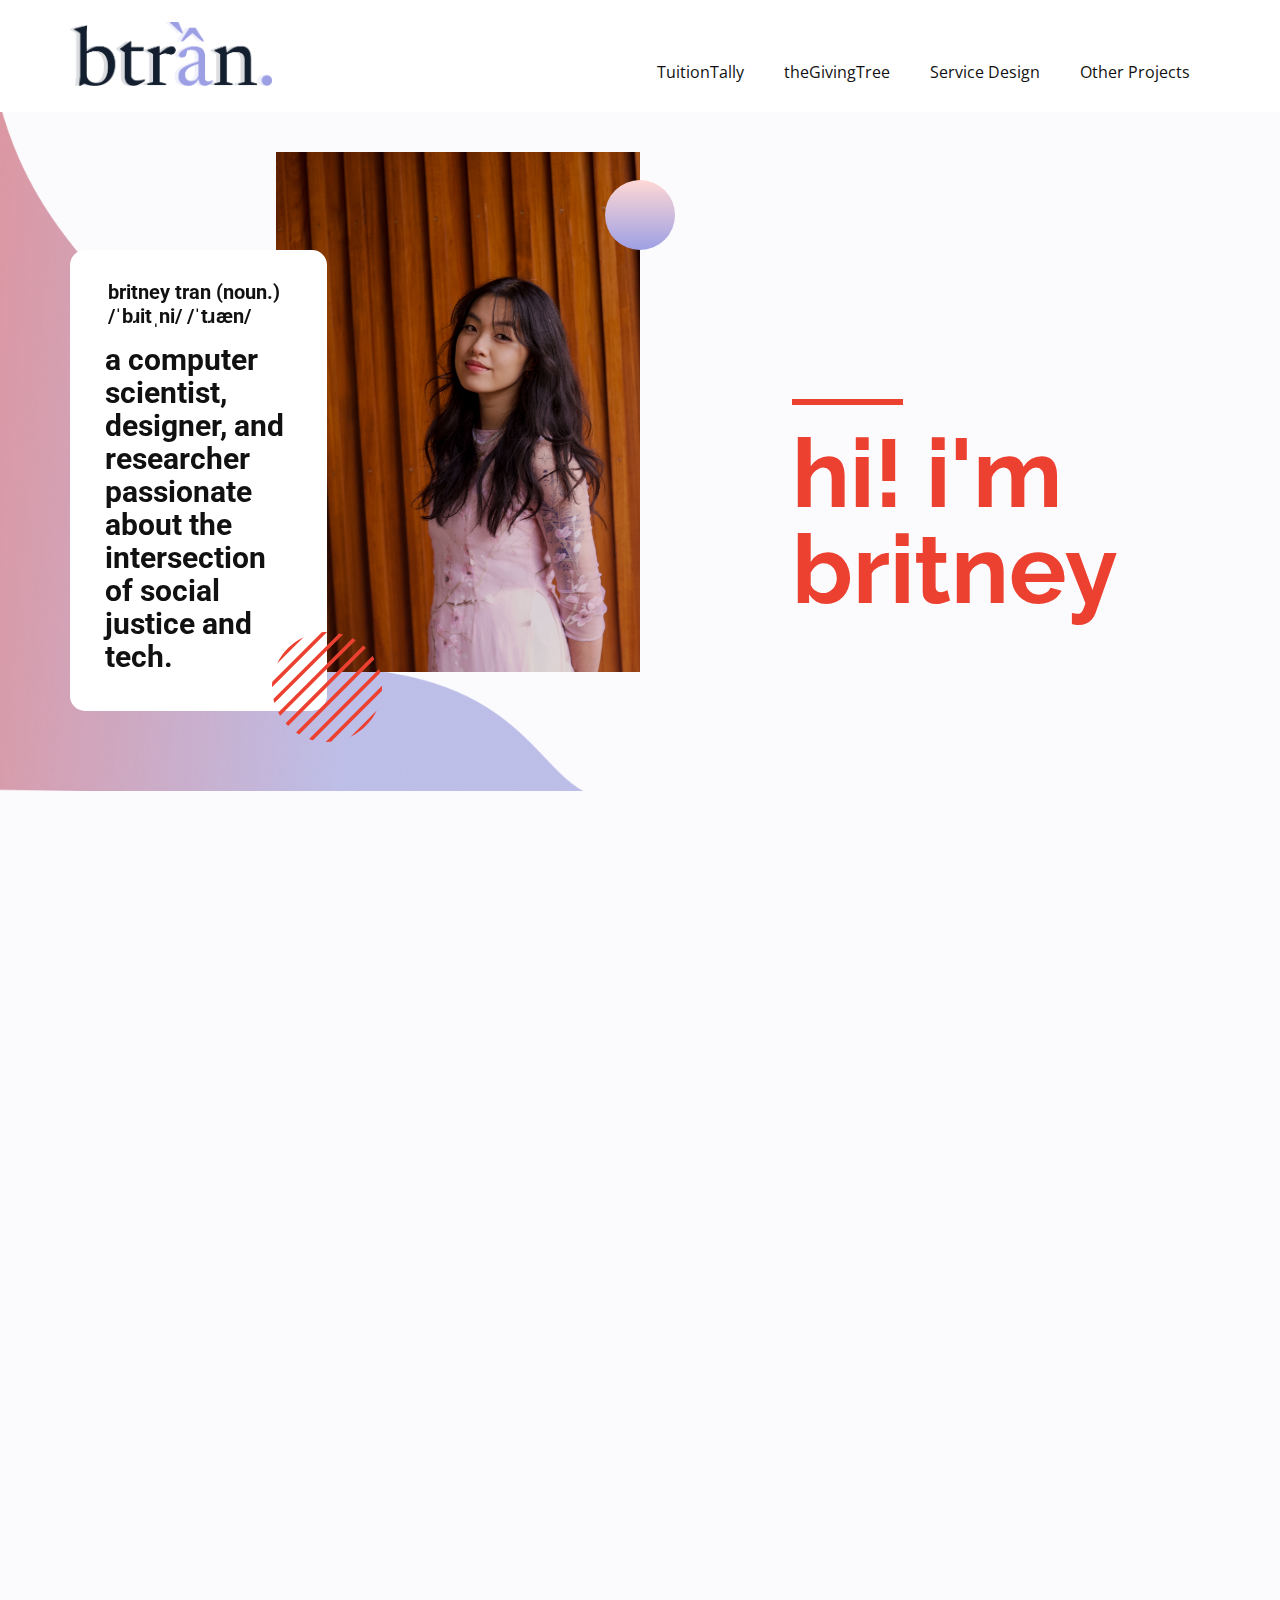
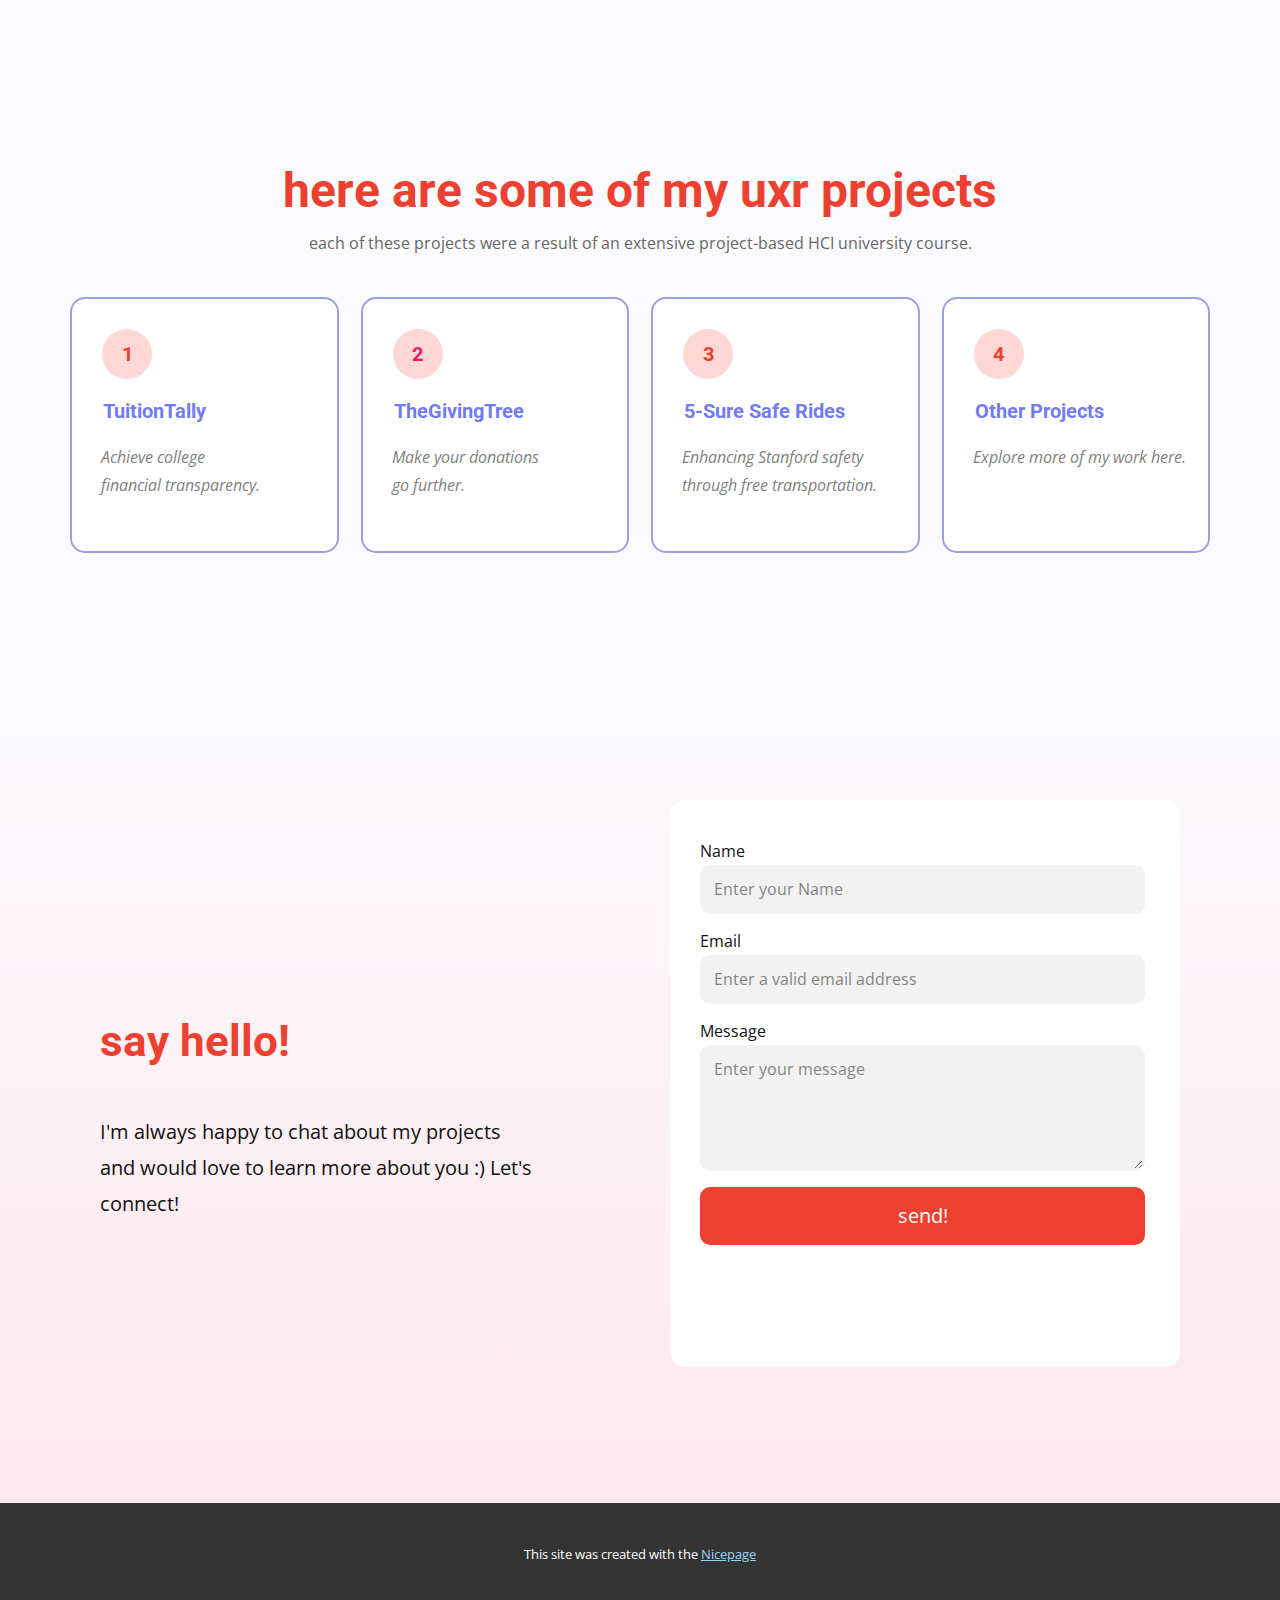
==== index.html @ 9c69210c "add files from nicepage via upload" ====
<!DOCTYPE html>
<html style="font-size: 16px;" lang="en"><head>
    <meta name="viewport" content="width=device-width, initial-scale=1.0">
    <meta charset="utf-8">
    <meta name="keywords" content="Design Studio, ​How it works, What we Do, Our Features &amp;amp; Services, ​We turn your design into a live Nicepage project.">
    <meta name="description" content="">
    <title>Home</title>
    <link rel="stylesheet" href="nicepage.css" media="screen">
<link rel="stylesheet" href="index.css" media="screen">
    <script class="u-script" type="text/javascript" src="jquery.js" defer=""></script>
    <script class="u-script" type="text/javascript" src="nicepage.js" defer=""></script>
    <meta name="generator" content="Nicepage 7.2.3, nicepage.com">
    <meta name="referrer" content="origin">
    
    
    
    
    
    
    
    <link id="u-theme-google-font" rel="stylesheet" href="https://fonts.googleapis.com/css?family=Roboto:100,100i,300,300i,400,400i,500,500i,700,700i,900,900i|Open+Sans:300,300i,400,400i,500,500i,600,600i,700,700i,800,800i">
    <link id="u-page-google-font" rel="stylesheet" href="https://fonts.googleapis.com/css?family=Raleway:100,100i,200,200i,300,300i,400,400i,500,500i,600,600i,700,700i,800,800i,900,900i">
    <script type="application/ld+json">{
		"@context": "http://schema.org",
		"@type": "Organization",
		"name": "uxr portfolio",
		"logo": "images/personal-logo.png"
}</script>
    <meta name="theme-color" content="#029fe7">
    <meta property="og:title" content="Home">
    <meta property="og:description" content="">
    <meta property="og:type" content="website">
  <meta data-intl-tel-input-cdn-path="intlTelInput/"></head>
  <body data-home-page="Home.html" data-home-page-title="Home" data-path-to-root="./" data-include-products="false" class="u-body u-xl-mode" data-lang="en"><header class="u-clearfix u-header u-header" id="sec-ae38"><div class="u-clearfix u-sheet u-sheet-1">
        <a href="./" data-page-id="286465066" class="u-image u-logo u-image-1" data-image-width="854" data-image-height="270" title="Home">
          <img src="images/personal-logo.png" class="u-logo-image u-logo-image-1">
        </a>
        <nav class="u-menu u-menu-one-level u-offcanvas u-menu-1">
          <div class="menu-collapse" style="font-size: 1rem; letter-spacing: 0px;">
            <a class="u-button-style u-custom-left-right-menu-spacing u-custom-padding-bottom u-custom-top-bottom-menu-spacing u-hamburger-link u-nav-link u-text-active-palette-1-base u-text-hover-palette-2-base" href="#">
              <svg class="u-svg-link" viewBox="0 0 24 24"><use xlink:href="#menu-hamburger"></use></svg>
              <svg class="u-svg-content" version="1.1" id="menu-hamburger" viewBox="0 0 16 16" x="0px" y="0px" xmlns:xlink="http://www.w3.org/1999/xlink" xmlns="http://www.w3.org/2000/svg"><g><rect y="1" width="16" height="2"></rect><rect y="7" width="16" height="2"></rect><rect y="13" width="16" height="2"></rect>
</g></svg>
            </a>
          </div>
          <div class="u-custom-menu u-nav-container">
            <ul class="u-nav u-unstyled u-nav-1"><li class="u-nav-item"><a class="u-button-style u-nav-link u-text-active-palette-1-base u-text-hover-palette-2-base" href="TuitionTally.html" style="padding: 10px 20px;">TuitionTally</a>
</li><li class="u-nav-item"><a class="u-button-style u-nav-link u-text-active-palette-1-base u-text-hover-palette-2-base" href="theGivingTree.html" style="padding: 10px 20px;">theGivingTree</a>
</li><li class="u-nav-item"><a class="u-button-style u-nav-link u-text-active-palette-1-base u-text-hover-palette-2-base" href="Service-Design.html" style="padding: 10px 20px;">Service Design</a>
</li><li class="u-nav-item"><a class="u-button-style u-nav-link u-text-active-palette-1-base u-text-hover-palette-2-base" href="Other-Projects.html" style="padding: 10px 20px;">Other Projects</a>
</li></ul>
          </div>
          <div class="u-custom-menu u-nav-container-collapse">
            <div class="u-black u-container-style u-inner-container-layout u-opacity u-opacity-95 u-sidenav">
              <div class="u-inner-container-layout u-sidenav-overflow">
                <div class="u-menu-close"></div>
                <ul class="u-align-center u-nav u-popupmenu-items u-unstyled u-nav-2"><li class="u-nav-item"><a class="u-button-style u-nav-link" href="TuitionTally.html">TuitionTally</a>
</li><li class="u-nav-item"><a class="u-button-style u-nav-link" href="theGivingTree.html">theGivingTree</a>
</li><li class="u-nav-item"><a class="u-button-style u-nav-link" href="Service-Design.html">Service Design</a>
</li><li class="u-nav-item"><a class="u-button-style u-nav-link" href="Other-Projects.html">Other Projects</a>
</li></ul>
              </div>
            </div>
            <div class="u-black u-menu-overlay u-opacity u-opacity-70"></div>
          </div>
        </nav>
      </div></header> 
    <section class="u-clearfix u-image u-section-1" id="carousel_adc7" data-image-width="1980" data-image-height="1200">
      <img class="u-expanded-height u-image u-image-default u-image-1" src="images/Vector1.png" alt="" data-image-width="1475" data-image-height="1671">
      <div class="data-layout-selected u-clearfix u-layout-wrap u-layout-wrap-1">
        <div class="u-layout">
          <div class="u-layout-row">
            <div class="u-align-left u-container-align-left u-container-style u-layout-cell u-shape-rectangle u-size-60 u-layout-cell-1" data-animation-name="customAnimationIn" data-animation-duration="1500" data-animation-delay="500">
              <div class="u-container-layout u-container-layout-1">
                <div class="u-align-left u-border-6 u-border-custom-color-3 u-line u-line-horizontal u-line-1"></div>
                <h1 class="u-align-left u-text u-text-custom-color-3 u-text-default u-title u-text-1">hi! i'm britney</h1>
              </div>
            </div>
          </div>
        </div>
      </div>
      <img class="u-image u-image-default u-image-2" src="images/BritneyTranHeadshot.JPG" data-image-width="1179" data-image-height="1761">
      <div class="u-align-left u-container-align-left u-container-style u-group u-radius u-shape-round u-white u-group-1" data-animation-name="customAnimationIn" data-animation-duration="1500" data-animation-delay="0">
        <div class="u-container-layout u-container-layout-2">
          <h3 class="u-align-left u-text u-text-2"> britney tran (noun.)<br>/ˈbɹitˌni/ /ˈtɹæn/
          </h3>
          <h2 class="u-align-left u-text u-text-3">a computer scientist, designer, and researcher passionate about the intersection of social justice and tech.</h2>
          <div class="u-shape u-shape-svg u-text-custom-color-3 u-shape-1" data-animation-name="customAnimationIn" data-animation-duration="1500" data-animation-delay="500">
            <svg class="u-svg-link" preserveAspectRatio="none" viewBox="0 0 160 160" style=""><use xlink:href="#svg-db78"></use></svg>
            <svg xmlns="http://www.w3.org/2000/svg" xmlns:xlink="http://www.w3.org/1999/xlink" version="1.1" xml:space="preserve" class="u-svg-content" viewBox="0 0 160 160" x="0px" y="0px" id="svg-db78"><path d="M114.3,152.3l38-38C144.4,130.9,130.9,144.4,114.3,152.3z M117.1,9.1l-108,108c0.8,1.6,1.7,3.2,2.7,4.8l110-110
	C120.3,10.9,118.7,10,117.1,9.1z M97.5,2L2,97.5c0.4,2,1,4,1.5,5.9l99.9-99.9C101.5,2.9,99.5,2.4,97.5,2z M80,160c2,0,4-0.1,5.9-0.2
	l73.9-73.9c0.1-2,0.2-3.9,0.2-5.9c0-0.6,0-1.2,0-1.9L78.1,160C78.8,160,79.4,160,80,160z M34.9,146.1c1.5,1,3,2,4.6,2.9L149,39.5
	c-0.9-1.6-1.9-3.1-2.9-4.6L34.9,146.1z M132.7,19.8L19.8,132.7c1.2,1.3,2.3,2.6,3.6,3.9L136.6,23.4C135.3,22.2,134,21,132.7,19.8z
	 M59.6,157.4l97.8-97.8c-0.5-1.9-1.1-3.8-1.7-5.7L53.9,155.6C55.8,156.3,57.7,156.9,59.6,157.4z M7.6,45.9L45.9,7.6
	C29.1,15.5,15.5,29.1,7.6,45.9z M80,0c-2.6,0-5.1,0.1-7.6,0.4l-72,72C0.1,74.9,0,77.4,0,80c0,0.1,0,0.2,0,0.2L80.2,0
	C80.2,0,80.1,0,80,0z"></path></svg>
          </div>
        </div>
      </div>
      <div class="u-gradient u-preserve-proportions u-shape u-shape-circle u-shape-2" data-animation-name="customAnimationIn" data-animation-duration="1500" data-animation-delay="500"></div>
    </section>
    <section class="u-clearfix u-custom-color-4 u-valign-middle-lg u-valign-middle-sm u-valign-middle-xl u-valign-middle-xs u-section-2" id="sec-4761" data-animation-name="" data-animation-duration="0" data-animation-delay="0" data-animation-direction="">
      <div class="u-clearfix u-sheet u-sheet-1">
        <div class="custom-expanded u-list u-list-1">
          <div class="u-repeater u-repeater-1">
            <div class="u-border-2 u-border-custom-color-3 u-container-style u-custom-item u-list-item u-radius u-repeater-item u-shape-round u-white u-list-item-1" data-animation-name="customAnimationIn" data-animation-duration="1000" data-animation-delay="0">
              <div class="u-container-layout u-similar-container u-container-layout-1">
                <p class="u-align-center u-text u-text-1">Learned From </p>
                <p class="u-align-left u-large-text u-text u-text-default u-text-variant u-text-2">Stanford University</p>
                <p class="u-align-left u-custom-item u-large-text u-text u-text-default u-text-variant u-text-3">M.S. Computer Science,&nbsp;<br>Human-Computer Interaction (HCI)<br>
                  <br>B.S. Computer Science, HCI&nbsp;<br>
                  <br>Comparative Studies of Race and Ethnicity Minor&nbsp;
                </p>
              </div>
            </div>
          </div>
        </div>
        <div class="custom-expanded u-list u-list-2">
          <div class="u-repeater u-repeater-2">
            <div class="u-border-2 u-border-custom-color-3 u-container-style u-custom-item u-list-item u-radius u-repeater-item u-shape-round u-white u-list-item-2" data-animation-name="customAnimationIn" data-animation-duration="1000" data-animation-delay="0">
              <div class="u-container-layout u-similar-container u-container-layout-2">
                <p class="u-align-center u-text u-text-4">PREVIOUSLY AT </p>
                <p class="u-align-left u-large-text u-text u-text-default u-text-variant u-text-5">Recidiviz Inc. </p>
                <p class="u-align-left u-custom-item u-large-text u-text u-text-default u-text-variant u-text-6">Software Engineer Intern</p>
                <p class="u-align-left u-large-text u-text u-text-default u-text-variant u-text-7">Stanford Asian American Activities Center </p>
                <p class="u-align-left u-custom-item u-large-text u-text u-text-variant u-text-8">Sib Program Coordinator<br>Asian Interactive Mentoring Program Coordinator
                </p>
                <p class="u-align-left u-large-text u-text u-text-default u-text-variant u-text-9">Stanford ESRG Lab</p>
                <p class="u-align-left u-custom-item u-large-text u-text u-text-default u-text-variant u-text-10">Research Assistant Intern</p>
              </div>
            </div>
          </div>
        </div>
      </div>
    </section>
    <section class="u-align-center u-clearfix u-container-align-center u-custom-color-4 u-section-3" id="sec-03b8">
      <div class="u-clearfix u-sheet u-sheet-1">
        <h2 class="u-align-center u-text u-text-custom-color-3 u-text-default u-text-1"> here are some of my uxr projects</h2>
        <p class="u-align-center u-text u-text-default u-text-grey-60 u-text-2">each of these projects were a result of an extensive project-based HCI university course. </p>
        <div class="u-expanded-width u-list u-list-1">
          <div class="u-repeater u-repeater-1">
            <div class="u-align-left u-border-2 u-border-custom-color-1 u-container-align-left u-container-style u-hover-feature u-list-item u-radius u-repeater-item u-shape-round u-white u-list-item-1">
              <div class="u-container-layout u-similar-container u-container-layout-1">
                <div class="u-align-center u-container-align-center u-container-style u-custom-color-5 u-group u-radius-50 u-shape-round u-group-1">
                  <div class="u-container-layout u-valign-middle">
                    <h6 class="u-text u-text-custom-color-3 u-text-3">1</h6>
                  </div>
                </div>
                <h5 class="u-align-left u-text u-text-palette-4-base u-text-4">TuitionTally</h5>
                <p class="u-align-left u-text u-text-grey-50 u-text-5">Achieve college&nbsp;<br>financial transparency. 
                </p>
              </div>
            </div>
            <div class="u-align-left u-border-2 u-border-custom-color-1 u-container-align-left u-container-style u-hover-feature u-list-item u-radius u-repeater-item u-shape-round u-video-cover u-white u-list-item-2">
              <div class="u-container-layout u-similar-container u-container-layout-3">
                <div class="u-align-center u-container-align-center u-container-style u-custom-color-5 u-group u-radius-50 u-shape-round u-group-2">
                  <div class="u-container-layout u-valign-middle">
                    <h6 class="u-text u-text-default u-text-palette-2-base u-text-6">2</h6>
                  </div>
                </div>
                <h5 class="u-align-left u-text u-text-palette-4-base u-text-7"> TheGivingTree</h5>
                <p class="u-align-left u-text u-text-grey-50 u-text-8">Make your donations&nbsp;<br>go further.
                </p>
              </div>
            </div>
            <div class="u-align-left u-border-2 u-border-custom-color-1 u-container-align-left u-container-style u-hover-feature u-list-item u-radius u-repeater-item u-shape-round u-video-cover u-white u-list-item-3">
              <div class="u-container-layout u-similar-container u-container-layout-5">
                <div class="u-align-center u-container-align-center u-container-style u-custom-color-5 u-group u-radius-50 u-shape-round u-group-3">
                  <div class="u-container-layout u-valign-middle">
                    <h6 class="u-text u-text-custom-color-3 u-text-default u-text-9">3</h6>
                  </div>
                </div>
                <h5 class="u-align-left u-text u-text-palette-4-base u-text-10"> 5-Sure Safe Rides</h5>
                <p class="u-align-left u-text u-text-grey-50 u-text-11">Enhancing Stanford safety through free transportation. </p>
              </div>
            </div>
            <div class="u-align-left u-border-2 u-border-custom-color-1 u-container-align-left u-container-style u-hover-feature u-list-item u-radius u-repeater-item u-shape-round u-video-cover u-white u-list-item-4">
              <div class="u-container-layout u-similar-container u-container-layout-7">
                <div class="u-align-center u-container-align-center u-container-style u-custom-color-5 u-group u-radius-50 u-shape-round u-group-4">
                  <div class="u-container-layout u-valign-middle">
                    <h6 class="u-text u-text-custom-color-3 u-text-default u-text-12">4</h6>
                  </div>
                </div>
                <h5 class="u-align-left u-text u-text-palette-4-base u-text-13"> Other Projects</h5>
                <p class="u-align-left u-text u-text-grey-50 u-text-14">Explore more of my work here. </p>
              </div>
            </div>
          </div>
        </div>
      </div>
      
      
      
      
    </section>
    <section class="u-align-center u-clearfix u-container-align-center u-gradient u-section-4" id="sec-d158">
      <div class="u-clearfix u-sheet u-sheet-1">
        <div class="data-layout-selected u-clearfix u-expanded-width u-layout-wrap u-layout-wrap-1">
          <div class="u-layout">
            <div class="u-layout-row">
              <div class="u-container-style u-layout-cell u-size-30-lg u-size-30-xl u-size-60-md u-size-60-sm u-size-60-xs u-layout-cell-1">
                <div class="u-container-layout u-container-layout-1">
                  <h2 class="u-align-left u-text u-text-custom-color-3 u-text-1">say hello!</h2>
                  <p class="u-align-left u-text u-text-2">I'm always happy to chat about my projects and would love to learn more about you :) Let's connect!</p>
                </div>
              </div>
              <div class="u-container-align-center u-container-style u-layout-cell u-size-30-lg u-size-30-xl u-size-60-md u-size-60-sm u-size-60-xs u-layout-cell-2">
                <div class="u-container-layout u-valign-middle u-container-layout-2">
                  <div class="u-align-center u-container-align-center u-container-align-left u-container-style u-expanded-width u-group u-radius u-shape-round u-white u-group-1">
                    <div class="u-container-layout u-container-layout-3">
                      <div class="u-form u-form-1">
                        <form action="https://forms.nicepagesrv.com/v2/form/process" class="u-clearfix u-form-spacing-15 u-form-vertical u-inner-form" source="email" name="form" style="padding: 0px;">
                          <div class="u-form-group u-form-name">
                            <label for="name-4c18" class="u-label">Name</label>
                            <input type="text" placeholder="Enter your Name" id="name-4c18" name="name" class="u-border-2 u-border-grey-5 u-grey-5 u-input u-input-rectangle u-radius-10" required="">
                          </div>
                          <div class="u-form-email u-form-group">
                            <label for="email-4c18" class="u-label">Email</label>
                            <input type="email" placeholder="Enter a valid email address" id="email-4c18" name="email" class="u-border-2 u-border-grey-5 u-grey-5 u-input u-input-rectangle u-radius-10" required="">
                          </div>
                          <div class="u-form-group u-form-message">
                            <label for="message-4c18" class="u-label">Message</label>
                            <textarea placeholder="Enter your message" rows="4" cols="50" id="message-4c18" name="message" class="u-border-2 u-border-grey-5 u-grey-5 u-input u-input-rectangle u-radius-10" required=""></textarea>
                          </div>
                          <div class="u-align-right u-form-group u-form-submit">
                            <a href="#" class="u-active-custom-color-3 u-border-5 u-border-active-custom-color-5 u-border-hover-custom-color-5 u-btn u-btn-round u-btn-submit u-button-style u-custom-color-3 u-hover-custom-color-3 u-radius-10 u-text-active-white u-text-hover-white u-btn-1">send!</a>
                            <input type="submit" value="submit" class="u-form-control-hidden">
                          </div>
                          <div class="u-form-send-message u-form-send-success"> Thank you! Your message has been sent. </div>
                          <div class="u-form-send-error u-form-send-message"> Unable to send your message. Please fix errors then try again. </div>
                          <input type="hidden" value="" name="recaptchaResponse">
                          <input type="hidden" name="formServices" value="4285e98f-ef57-cc9e-4ae9-2b55402d2c6f">
                        </form>
                      </div>
                    </div>
                  </div>
                </div>
              </div>
            </div>
          </div>
        </div>
      </div>
    </section>
    
    
    
    
    
    <section class="u-backlink u-clearfix u-grey-80">
      <p class="u-text">
        <span>This site was created with the </span>
        <a class="u-link" href="https://nicepage.com/" target="_blank" rel="nofollow">
          <span>Nicepage</span>
        </a>
      </p>
    </section>
  
</body></html>
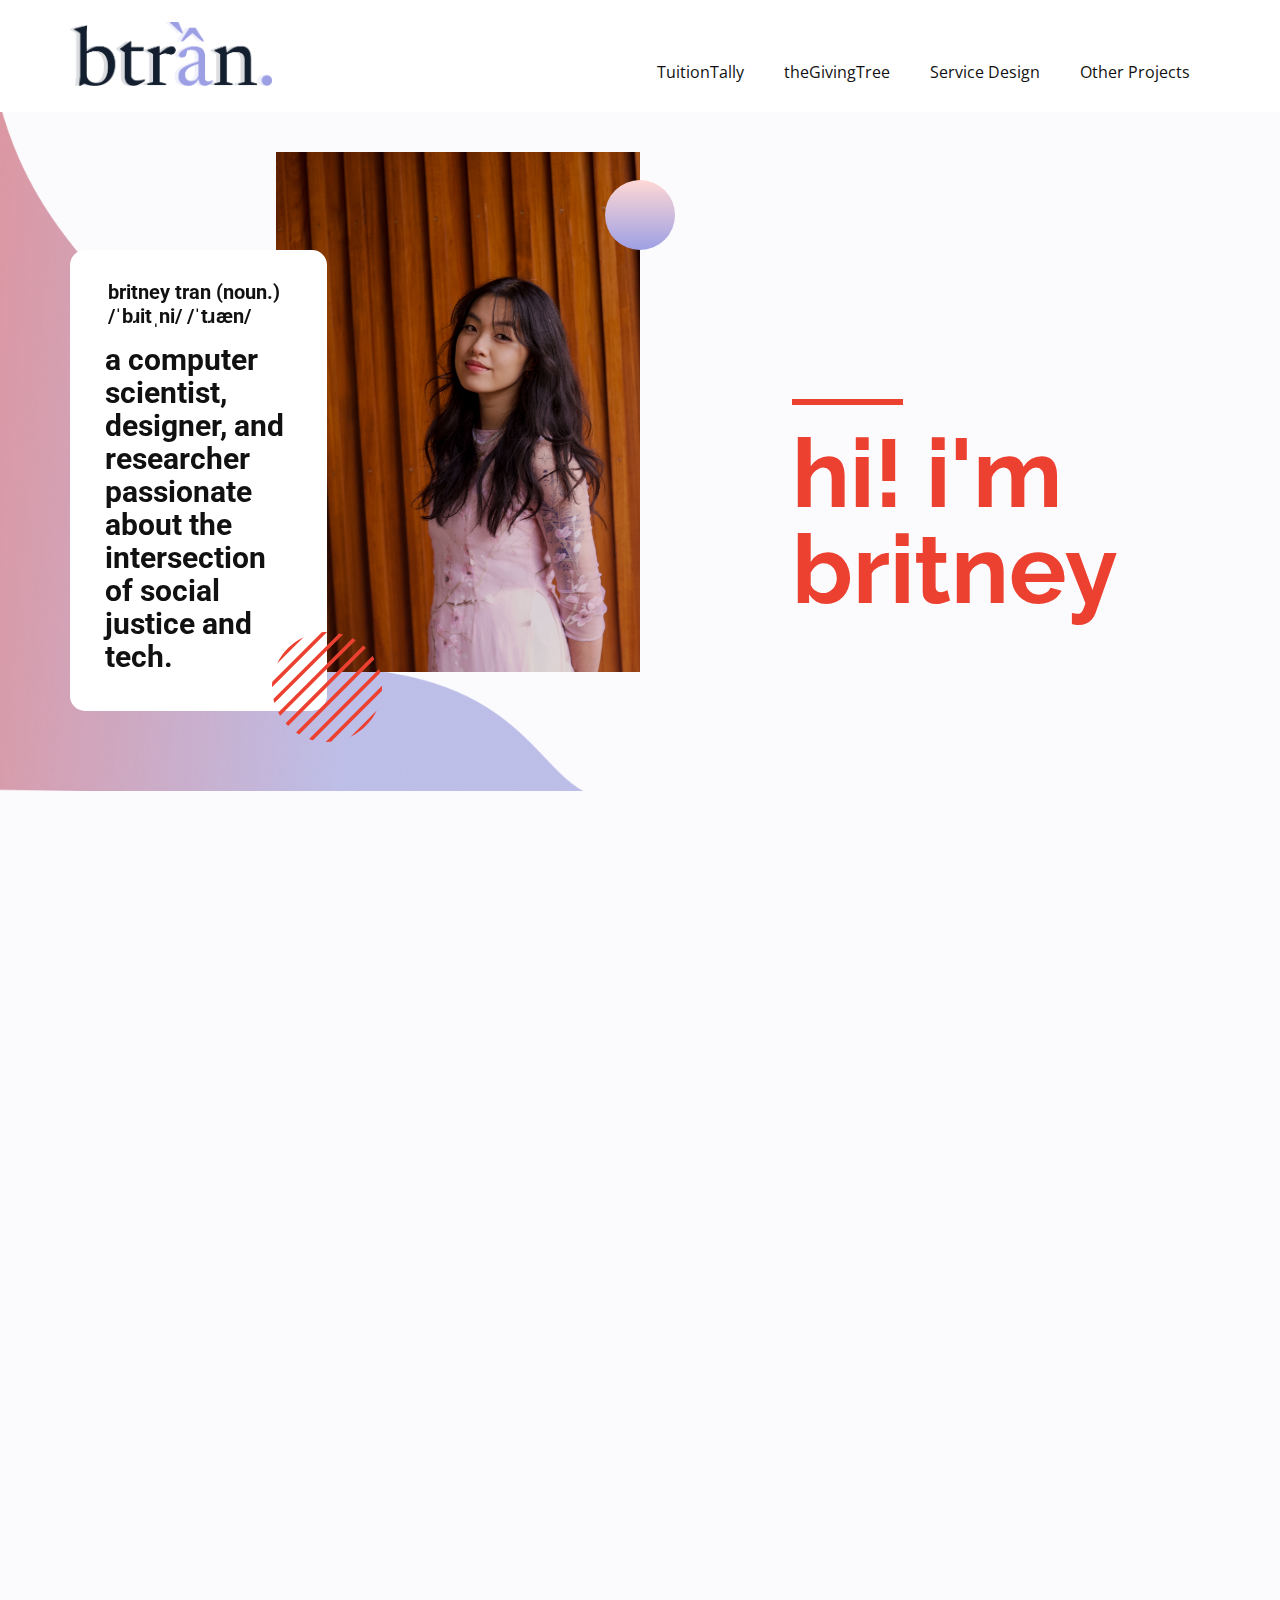
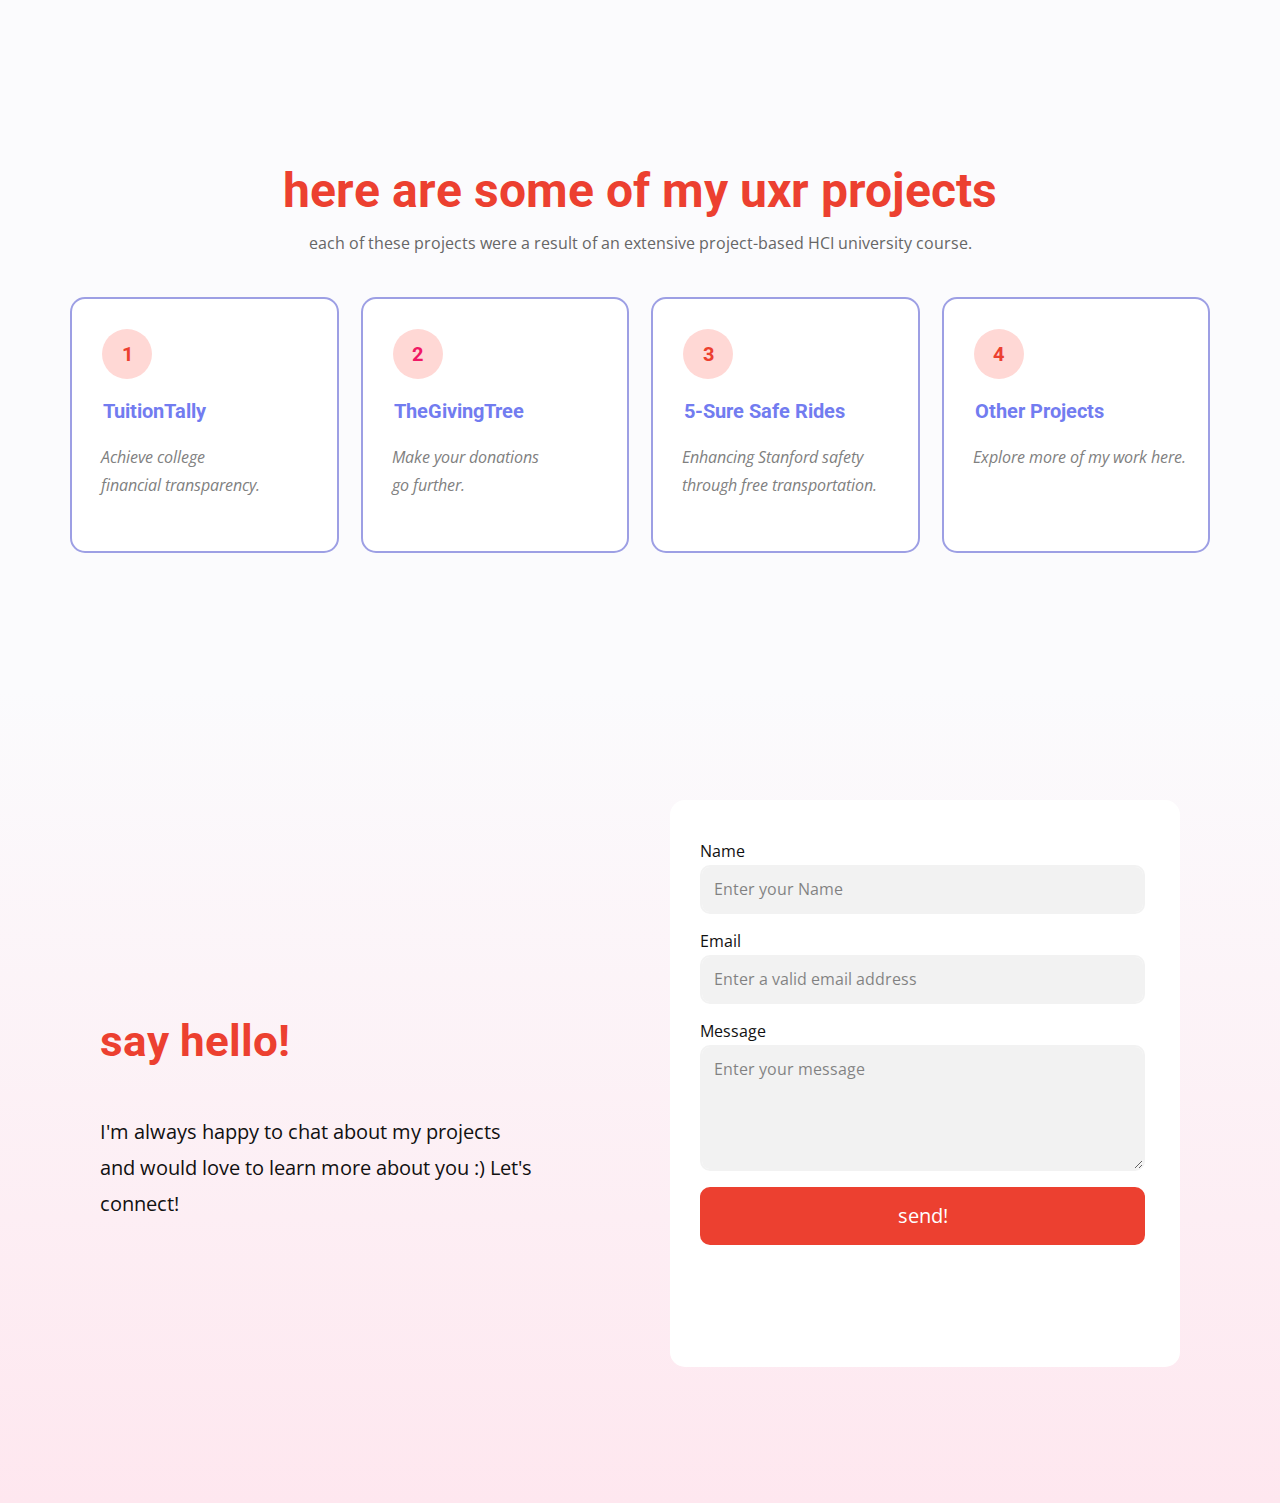
==== commit a7c6b698: "remove footer" ====
--- a/index.html
+++ b/index.html
@@ -246,13 +246,13 @@
     
     
     
-    <section class="u-backlink u-clearfix u-grey-80">
+    <!-- <section class="u-backlink u-clearfix u-grey-80">
       <p class="u-text">
         <span>This site was created with the </span>
         <a class="u-link" href="https://nicepage.com/" target="_blank" rel="nofollow">
           <span>Nicepage</span>
         </a>
       </p>
-    </section>
+    </section> -->
   
 </body></html>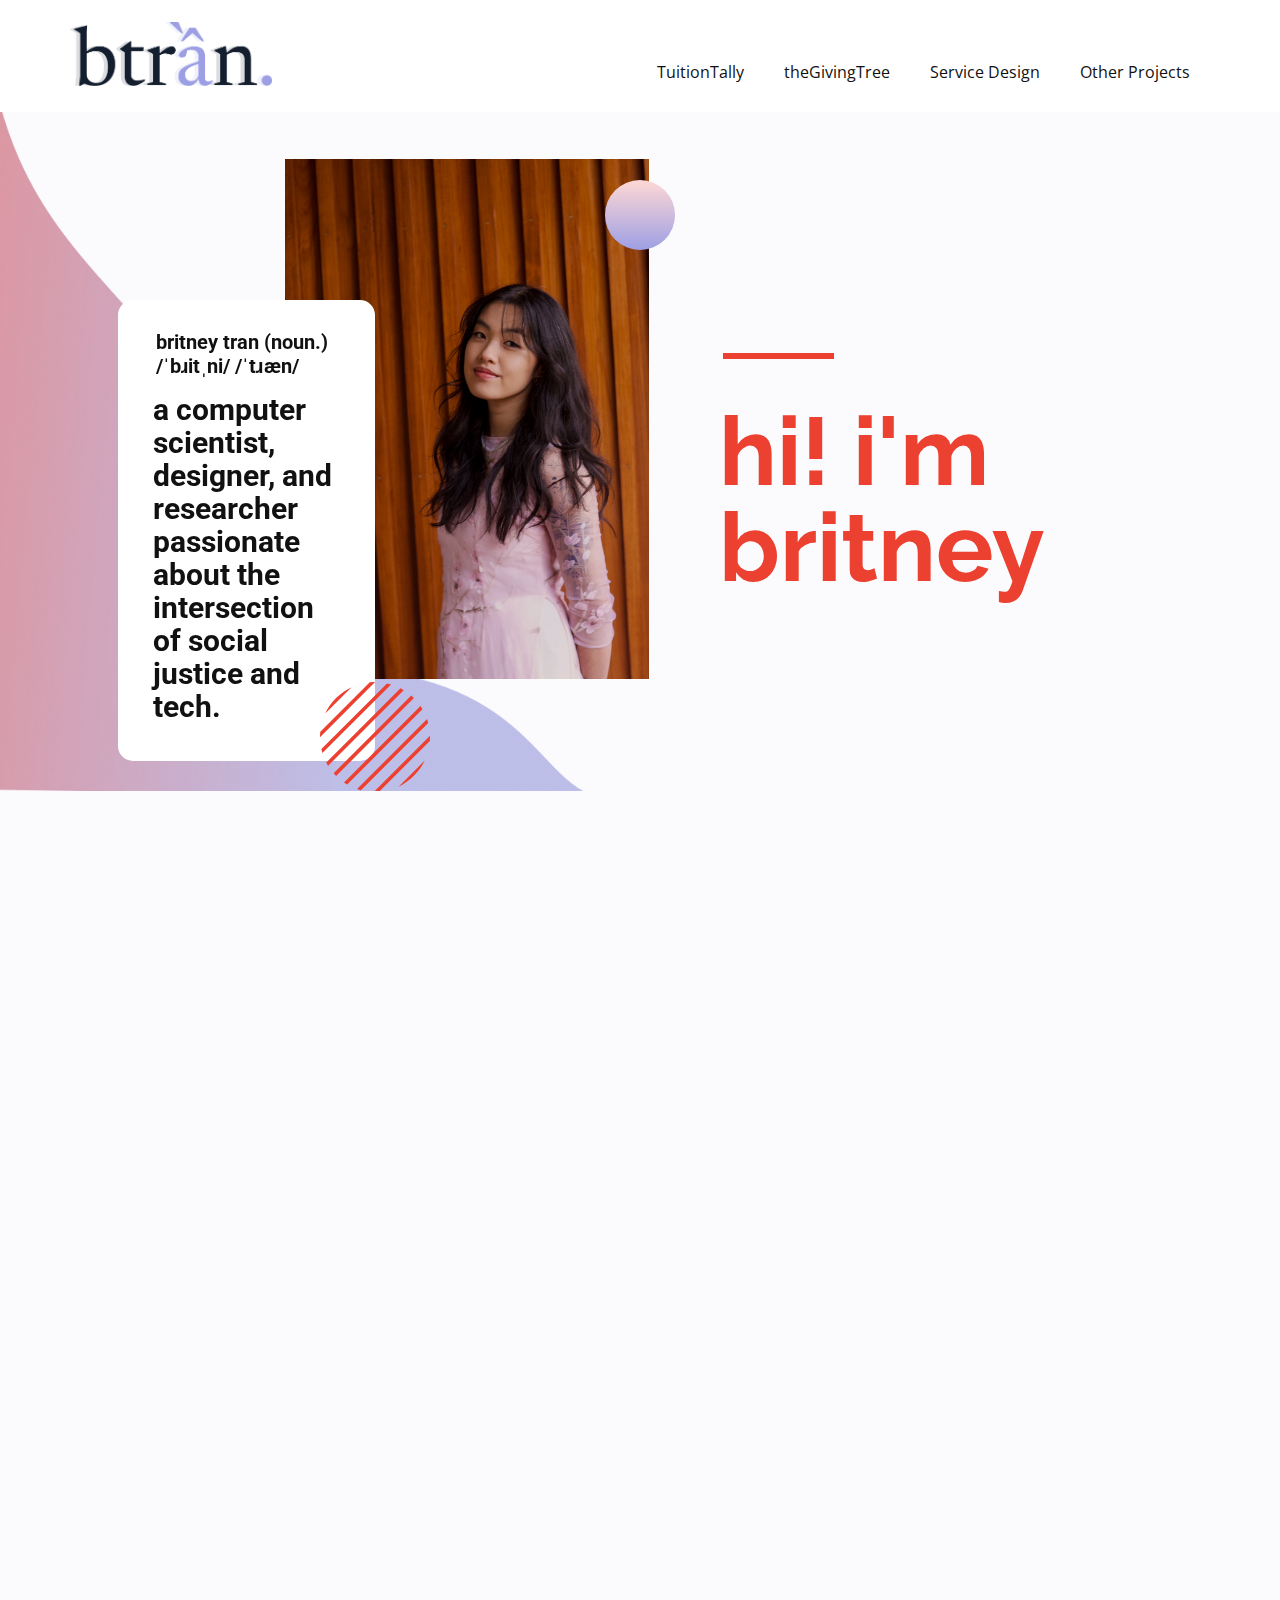
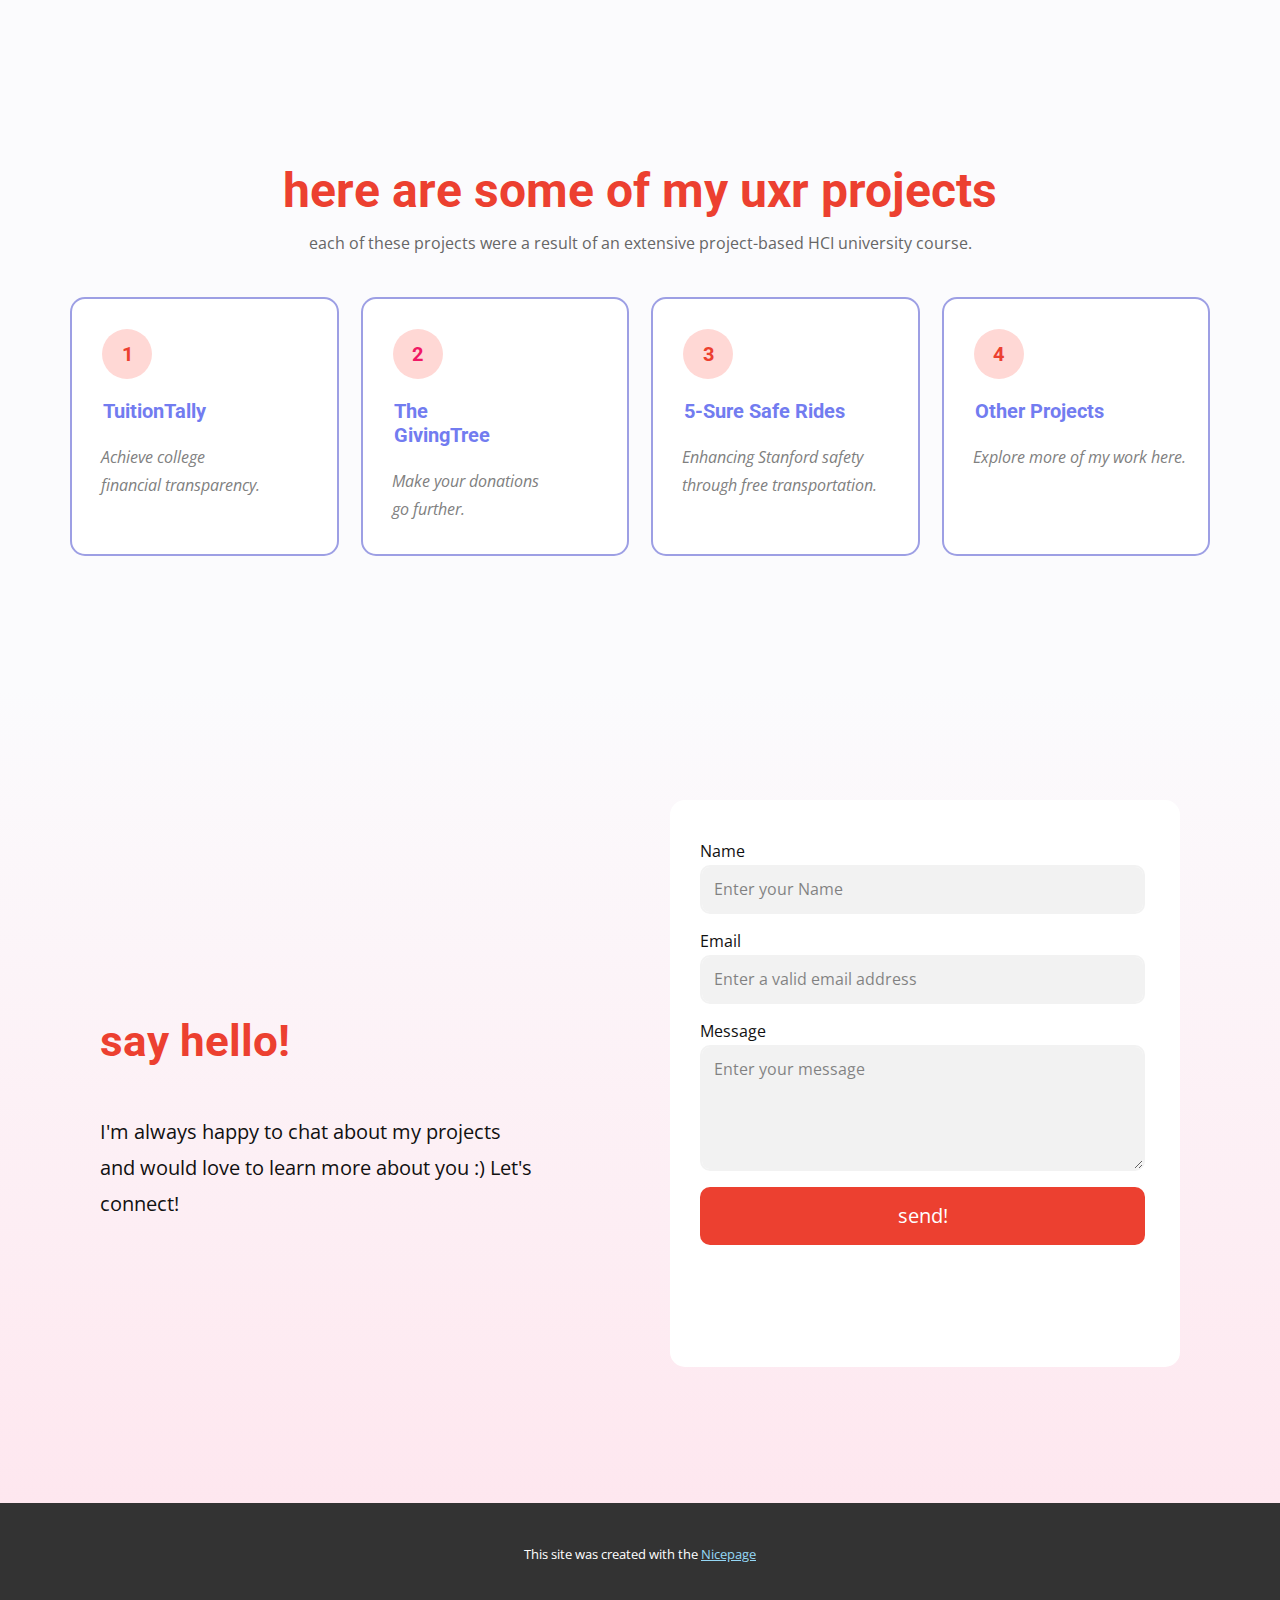
==== commit c3d09af2: "styling for different devices" ====
--- a/index.html
+++ b/index.html
@@ -9,7 +9,7 @@
 <link rel="stylesheet" href="index.css" media="screen">
     <script class="u-script" type="text/javascript" src="jquery.js" defer=""></script>
     <script class="u-script" type="text/javascript" src="nicepage.js" defer=""></script>
-    <meta name="generator" content="Nicepage 7.2.3, nicepage.com">
+    <meta name="generator" content="Nicepage 7.3.1, nicepage.com">
     <meta name="referrer" content="origin">
     
     
@@ -66,34 +66,38 @@
         </nav>
       </div></header> 
     <section class="u-clearfix u-image u-section-1" id="carousel_adc7" data-image-width="1980" data-image-height="1200">
-      <img class="u-expanded-height u-image u-image-default u-image-1" src="images/Vector1.png" alt="" data-image-width="1475" data-image-height="1671">
-      <div class="data-layout-selected u-clearfix u-layout-wrap u-layout-wrap-1">
-        <div class="u-layout">
+      <img class="u-absolute-hcenter-xs u-expanded-height u-image u-image-default u-image-1" src="images/Vector1.png" alt="" data-image-width="1475" data-image-height="1671">
+      <div class="custom-expanded data-layout-selected u-clearfix u-gutter-26 u-layout-wrap u-layout-wrap-1">
+        <div class="u-gutter-0 u-layout">
           <div class="u-layout-row">
-            <div class="u-align-left u-container-align-left u-container-style u-layout-cell u-shape-rectangle u-size-60 u-layout-cell-1" data-animation-name="customAnimationIn" data-animation-duration="1500" data-animation-delay="500">
-              <div class="u-container-layout u-container-layout-1">
-                <div class="u-align-left u-border-6 u-border-custom-color-3 u-line u-line-horizontal u-line-1"></div>
-                <h1 class="u-align-left u-text u-text-custom-color-3 u-text-default u-title u-text-1">hi! i'm britney</h1>
-              </div>
-            </div>
-          </div>
-        </div>
-      </div>
-      <img class="u-image u-image-default u-image-2" src="images/BritneyTranHeadshot.JPG" data-image-width="1179" data-image-height="1761">
-      <div class="u-align-left u-container-align-left u-container-style u-group u-radius u-shape-round u-white u-group-1" data-animation-name="customAnimationIn" data-animation-duration="1500" data-animation-delay="0">
-        <div class="u-container-layout u-container-layout-2">
-          <h3 class="u-align-left u-text u-text-2"> britney tran (noun.)<br>/ˈbɹitˌni/ /ˈtɹæn/
-          </h3>
-          <h2 class="u-align-left u-text u-text-3">a computer scientist, designer, and researcher passionate about the intersection of social justice and tech.</h2>
-          <div class="u-shape u-shape-svg u-text-custom-color-3 u-shape-1" data-animation-name="customAnimationIn" data-animation-duration="1500" data-animation-delay="500">
-            <svg class="u-svg-link" preserveAspectRatio="none" viewBox="0 0 160 160" style=""><use xlink:href="#svg-db78"></use></svg>
-            <svg xmlns="http://www.w3.org/2000/svg" xmlns:xlink="http://www.w3.org/1999/xlink" version="1.1" xml:space="preserve" class="u-svg-content" viewBox="0 0 160 160" x="0px" y="0px" id="svg-db78"><path d="M114.3,152.3l38-38C144.4,130.9,130.9,144.4,114.3,152.3z M117.1,9.1l-108,108c0.8,1.6,1.7,3.2,2.7,4.8l110-110
+            <div class="u-align-left u-container-align-left-lg u-container-align-left-xl u-container-style u-layout-cell u-shape-rectangle u-size-30 u-size-30-md u-layout-cell-1">
+              <div class="u-container-layout u-valign-bottom-xl u-container-layout-1">
+                <img class="u-image u-image-default u-image-2" src="images/BritneyTranHeadshot.JPG" data-image-width="1179" data-image-height="1761">
+                <div class="u-align-left u-container-align-left-xl u-container-style u-group u-radius u-shape-round u-white u-group-1" data-animation-name="customAnimationIn" data-animation-duration="1500" data-animation-delay="0">
+                  <div class="u-container-layout u-container-layout-2">
+                    <h3 class="u-align-left u-text u-text-1"> britney tran (noun.) <br>/ˈbɹitˌni/ /ˈtɹæn/
+                    </h3>
+                    <h2 class="u-align-left u-text u-text-2">a computer scientist, designer, and researcher passionate about the intersection of social justice and tech.</h2>
+                    <div class="u-preserve-proportions u-shape u-shape-svg u-text-custom-color-3 u-shape-1" data-animation-name="customAnimationIn" data-animation-duration="1500" data-animation-delay="500">
+                      <svg class="u-svg-link" preserveAspectRatio="none" viewBox="0 0 160 160" style=""><use xlink:href="#svg-db78"></use></svg>
+                      <svg xmlns="http://www.w3.org/2000/svg" xmlns:xlink="http://www.w3.org/1999/xlink" version="1.1" xml:space="preserve" class="u-svg-content" viewBox="0 0 160 160" x="0px" y="0px" id="svg-db78"><path d="M114.3,152.3l38-38C144.4,130.9,130.9,144.4,114.3,152.3z M117.1,9.1l-108,108c0.8,1.6,1.7,3.2,2.7,4.8l110-110
 	C120.3,10.9,118.7,10,117.1,9.1z M97.5,2L2,97.5c0.4,2,1,4,1.5,5.9l99.9-99.9C101.5,2.9,99.5,2.4,97.5,2z M80,160c2,0,4-0.1,5.9-0.2
 	l73.9-73.9c0.1-2,0.2-3.9,0.2-5.9c0-0.6,0-1.2,0-1.9L78.1,160C78.8,160,79.4,160,80,160z M34.9,146.1c1.5,1,3,2,4.6,2.9L149,39.5
 	c-0.9-1.6-1.9-3.1-2.9-4.6L34.9,146.1z M132.7,19.8L19.8,132.7c1.2,1.3,2.3,2.6,3.6,3.9L136.6,23.4C135.3,22.2,134,21,132.7,19.8z
 	 M59.6,157.4l97.8-97.8c-0.5-1.9-1.1-3.8-1.7-5.7L53.9,155.6C55.8,156.3,57.7,156.9,59.6,157.4z M7.6,45.9L45.9,7.6
 	C29.1,15.5,15.5,29.1,7.6,45.9z M80,0c-2.6,0-5.1,0.1-7.6,0.4l-72,72C0.1,74.9,0,77.4,0,80c0,0.1,0,0.2,0,0.2L80.2,0
 	C80.2,0,80.1,0,80,0z"></path></svg>
+                    </div>
+                  </div>
+                </div>
+              </div>
+            </div>
+            <div class="u-container-style u-layout-cell u-size-30 u-size-30-md u-layout-cell-2">
+              <div class="u-container-layout u-container-layout-3">
+                <div class="u-align-left u-border-6 u-border-custom-color-3 u-line u-line-horizontal u-line-1"></div>
+                <h1 class="u-align-left u-text u-text-custom-color-3 u-title u-text-3">hi! i'm britney</h1>
+              </div>
+            </div>
           </div>
         </div>
       </div>
@@ -101,13 +105,13 @@
     </section>
     <section class="u-clearfix u-custom-color-4 u-valign-middle-lg u-valign-middle-sm u-valign-middle-xl u-valign-middle-xs u-section-2" id="sec-4761" data-animation-name="" data-animation-duration="0" data-animation-delay="0" data-animation-direction="">
       <div class="u-clearfix u-sheet u-sheet-1">
-        <div class="custom-expanded u-list u-list-1">
+        <div class="u-expanded-width-xs u-list u-list-1">
           <div class="u-repeater u-repeater-1">
             <div class="u-border-2 u-border-custom-color-3 u-container-style u-custom-item u-list-item u-radius u-repeater-item u-shape-round u-white u-list-item-1" data-animation-name="customAnimationIn" data-animation-duration="1000" data-animation-delay="0">
               <div class="u-container-layout u-similar-container u-container-layout-1">
-                <p class="u-align-center u-text u-text-1">Learned From </p>
+                <p class="u-align-center u-text u-text-1">Learned Fro​m </p>
                 <p class="u-align-left u-large-text u-text u-text-default u-text-variant u-text-2">Stanford University</p>
-                <p class="u-align-left u-custom-item u-large-text u-text u-text-default u-text-variant u-text-3">M.S. Computer Science,&nbsp;<br>Human-Computer Interaction (HCI)<br>
+                <p class="u-align-left u-custom-item u-large-text u-text u-text-variant u-text-3">M.S. Computer Science,&nbsp;<br>Human-Computer Interaction (HCI)<br>
                   <br>B.S. Computer Science, HCI&nbsp;<br>
                   <br>Comparative Studies of Race and Ethnicity Minor&nbsp;
                 </p>
@@ -115,14 +119,14 @@
             </div>
           </div>
         </div>
-        <div class="custom-expanded u-list u-list-2">
+        <div class="u-expanded-width-xs u-list u-list-2">
           <div class="u-repeater u-repeater-2">
             <div class="u-border-2 u-border-custom-color-3 u-container-style u-custom-item u-list-item u-radius u-repeater-item u-shape-round u-white u-list-item-2" data-animation-name="customAnimationIn" data-animation-duration="1000" data-animation-delay="0">
               <div class="u-container-layout u-similar-container u-container-layout-2">
                 <p class="u-align-center u-text u-text-4">PREVIOUSLY AT </p>
                 <p class="u-align-left u-large-text u-text u-text-default u-text-variant u-text-5">Recidiviz Inc. </p>
                 <p class="u-align-left u-custom-item u-large-text u-text u-text-default u-text-variant u-text-6">Software Engineer Intern</p>
-                <p class="u-align-left u-large-text u-text u-text-default u-text-variant u-text-7">Stanford Asian American Activities Center </p>
+                <p class="u-align-left u-large-text u-text u-text-default-lg u-text-default-md u-text-default-sm u-text-default-xl u-text-variant u-text-7">Stanford Asian American Activities Center </p>
                 <p class="u-align-left u-custom-item u-large-text u-text u-text-variant u-text-8">Sib Program Coordinator<br>Asian Interactive Mentoring Program Coordinator
                 </p>
                 <p class="u-align-left u-large-text u-text u-text-default u-text-variant u-text-9">Stanford ESRG Lab</p>
@@ -133,13 +137,13 @@
         </div>
       </div>
     </section>
-    <section class="u-align-center u-clearfix u-container-align-center u-custom-color-4 u-section-3" id="sec-03b8">
+    <section class="u-align-center u-clearfix u-container-align-center u-container-align-center-lg u-container-align-center-xl u-custom-color-4 u-section-3" id="sec-03b8">
       <div class="u-clearfix u-sheet u-sheet-1">
         <h2 class="u-align-center u-text u-text-custom-color-3 u-text-default u-text-1"> here are some of my uxr projects</h2>
         <p class="u-align-center u-text u-text-default u-text-grey-60 u-text-2">each of these projects were a result of an extensive project-based HCI university course. </p>
         <div class="u-expanded-width u-list u-list-1">
           <div class="u-repeater u-repeater-1">
-            <div class="u-align-left u-border-2 u-border-custom-color-1 u-container-align-left u-container-style u-hover-feature u-list-item u-radius u-repeater-item u-shape-round u-white u-list-item-1">
+            <div class="u-align-left u-border-2 u-border-custom-color-1 u-container-align-left u-container-align-left-lg u-container-align-left-md u-container-align-left-sm u-container-align-left-xl u-container-style u-hover-feature u-list-item u-radius u-repeater-item u-shape-round u-white u-list-item-1">
               <div class="u-container-layout u-similar-container u-container-layout-1">
                 <div class="u-align-center u-container-align-center u-container-style u-custom-color-5 u-group u-radius-50 u-shape-round u-group-1">
                   <div class="u-container-layout u-valign-middle">
@@ -151,19 +155,20 @@
                 </p>
               </div>
             </div>
-            <div class="u-align-left u-border-2 u-border-custom-color-1 u-container-align-left u-container-style u-hover-feature u-list-item u-radius u-repeater-item u-shape-round u-video-cover u-white u-list-item-2">
+            <div class="u-align-left u-border-2 u-border-custom-color-1 u-container-align-left u-container-align-left-lg u-container-align-left-md u-container-align-left-sm u-container-align-left-xl u-container-style u-hover-feature u-list-item u-radius u-repeater-item u-shape-round u-video-cover u-white u-list-item-2">
               <div class="u-container-layout u-similar-container u-container-layout-3">
                 <div class="u-align-center u-container-align-center u-container-style u-custom-color-5 u-group u-radius-50 u-shape-round u-group-2">
                   <div class="u-container-layout u-valign-middle">
                     <h6 class="u-text u-text-default u-text-palette-2-base u-text-6">2</h6>
                   </div>
                 </div>
-                <h5 class="u-align-left u-text u-text-palette-4-base u-text-7"> TheGivingTree</h5>
+                <h5 class="u-align-left u-text u-text-palette-4-base u-text-7">The<br>GivingTree
+                </h5>
                 <p class="u-align-left u-text u-text-grey-50 u-text-8">Make your donations&nbsp;<br>go further.
                 </p>
               </div>
             </div>
-            <div class="u-align-left u-border-2 u-border-custom-color-1 u-container-align-left u-container-style u-hover-feature u-list-item u-radius u-repeater-item u-shape-round u-video-cover u-white u-list-item-3">
+            <div class="u-align-left u-border-2 u-border-custom-color-1 u-container-align-left u-container-align-left-lg u-container-align-left-md u-container-align-left-sm u-container-align-left-xl u-container-style u-hover-feature u-list-item u-radius u-repeater-item u-shape-round u-video-cover u-white u-list-item-3">
               <div class="u-container-layout u-similar-container u-container-layout-5">
                 <div class="u-align-center u-container-align-center u-container-style u-custom-color-5 u-group u-radius-50 u-shape-round u-group-3">
                   <div class="u-container-layout u-valign-middle">
@@ -174,7 +179,7 @@
                 <p class="u-align-left u-text u-text-grey-50 u-text-11">Enhancing Stanford safety through free transportation. </p>
               </div>
             </div>
-            <div class="u-align-left u-border-2 u-border-custom-color-1 u-container-align-left u-container-style u-hover-feature u-list-item u-radius u-repeater-item u-shape-round u-video-cover u-white u-list-item-4">
+            <div class="u-align-left u-border-2 u-border-custom-color-1 u-container-align-left u-container-align-left-lg u-container-align-left-md u-container-align-left-sm u-container-align-left-xl u-container-style u-hover-feature u-list-item u-radius u-repeater-item u-shape-round u-video-cover u-white u-list-item-4">
               <div class="u-container-layout u-similar-container u-container-layout-7">
                 <div class="u-align-center u-container-align-center u-container-style u-custom-color-5 u-group u-radius-50 u-shape-round u-group-4">
                   <div class="u-container-layout u-valign-middle">
@@ -246,13 +251,13 @@
     
     
     
-    <!-- <section class="u-backlink u-clearfix u-grey-80">
+    <section class="u-backlink u-clearfix u-grey-80">
       <p class="u-text">
         <span>This site was created with the </span>
         <a class="u-link" href="https://nicepage.com/" target="_blank" rel="nofollow">
           <span>Nicepage</span>
         </a>
       </p>
-    </section> -->
+    </section>
   
 </body></html>--- a/nicepage.css
+++ b/nicepage.css
@@ -15365,6 +15365,13 @@
 .u-post-details .u-blog-post {
   display: flex;
   flex: 1;
+}
+.u-post-category {
+  width: -webkit-max-content;
+  width: max-content;
+}
+.u-post-category a {
+  display: inline-block;
 }
 .u-metadata {
   display: table;
@@ -45210,7 +45217,17 @@
 
 
 
+@media (max-width: 575px) {
+  .u-header .u-image-1 {
+    width: 120px;
+    height: 38px;
+    margin-top: 48px;
+  }
 
+  .u-header .u-menu-1 {
+    margin-bottom: 26px;
+  }
+}
  .u-footer {
   background-image: none;
 }
--- a/index.css
+++ b/index.css
@@ -11,40 +11,23 @@
 }
 
 .u-section-1 .u-layout-wrap-1 {
-  width: 458px;
-  margin: 1px calc(((100% - 1140px) / 2)) 0 auto;
+  width: 1140px;
+  margin: 2px calc(((100% - 1140px) / 2)  + -35px) 0 auto;
 }
 
 .u-section-1 .u-layout-cell-1 {
-  min-height: 677px;
-  --animation-custom_in-translate_x: 300px;
-  --animation-custom_in-translate_y: 0px;
-  --animation-custom_in-opacity: 0;
-  --animation-custom_in-rotate: 0deg;
-  --animation-custom_in-scale: 1;
+  min-height: 703px;
 }
 
 .u-section-1 .u-container-layout-1 {
-  padding: 30px 40px;
-}
-
-.u-section-1 .u-line-1 {
-  width: 111px;
-  transform-origin: left center;
-  margin: 256px auto 0 0;
-}
-
-.u-section-1 .u-text-1 {
-  font-size: 6rem;
-  font-weight: 700;
-  margin: 20px auto 0 0;
+  padding: 30px 13px;
 }
 
 .u-section-1 .u-image-2 {
   height: 520px;
   width: 364px;
   object-position: 50% 63.05%;
-  margin: -638px auto 0 calc(((100% - 1140px) / 2)  + 206px);
+  margin: 0 0 0 auto;
 }
 
 .u-section-1 .u-group-1 {
@@ -57,19 +40,19 @@
   --animation-custom_in-scale: 1;
   --radius: 15px;
   height: auto;
-  margin: -422px auto 0 calc(((100% - 1140px) / 2));
+  margin: -379px auto 0 0;
 }
 
 .u-section-1 .u-container-layout-2 {
   padding: 29px 0 0;
 }
 
+.u-section-1 .u-text-1 {
+  font-size: 1.25rem;
+  margin: 1px 38px 0;
+}
+
 .u-section-1 .u-text-2 {
-  font-size: 1.25rem;
-  margin: 1px 38px 0;
-}
-
-.u-section-1 .u-text-3 {
   font-size: 1.875rem;
   margin: 15px 40px 0 35px;
 }
@@ -85,6 +68,26 @@
   margin: -41px -55px -31px auto;
 }
 
+.u-section-1 .u-layout-cell-2 {
+  min-height: 703px;
+}
+
+.u-section-1 .u-container-layout-3 {
+  padding: 30px 0;
+}
+
+.u-section-1 .u-line-1 {
+  width: 111px;
+  transform-origin: left center;
+  margin: 209px auto 0 35px;
+}
+
+.u-section-1 .u-text-3 {
+  font-size: 6rem;
+  font-weight: 700;
+  margin: 44px 167px 0 31px;
+}
+
 .u-section-1 .u-shape-2 {
   width: 70px;
   height: 70px;
@@ -94,28 +97,36 @@
   --animation-custom_in-opacity: 0;
   --animation-custom_in-rotate: 180deg;
   --animation-custom_in-scale: 1;
-  margin: -531px auto 540px;
+  margin: -611px auto 60px;
 }
 
 @media (max-width: 1199px) {
    .u-section-1 {
-    min-height: 560px;
+    min-height: 787px;
+  }
+
+  .u-section-1 .u-image-1 {
+    width: 644px;
   }
 
   .u-section-1 .u-layout-wrap-1 {
-    margin-right: calc(((100% - 940px) / 2));
+    width: 940px;
+    margin-top: 27px;
+    margin-right: auto;
+    margin-left: calc(((100% - 940px) / 2));
+  }
+
+  .u-section-1 .u-layout-cell-1 {
+    --animation-custom_in-translate_x: 300px;
+    --animation-custom_in-translate_y: 0px;
+    --animation-custom_in-opacity: 0;
+    --animation-custom_in-rotate: 0deg;
+    --animation-custom_in-scale: 1;
+    min-height: 736px;
   }
 
   .u-section-1 .u-container-layout-1 {
-    padding-right: 0;
-  }
-
-  .u-section-1 .u-line-1 {
-    height: 6px;
-  }
-
-  .u-section-1 .u-text-1 {
-    font-size: 4.5rem;
+    padding: 13px 0;
   }
 
   .u-section-1 .u-image-2 {
@@ -124,99 +135,255 @@
     --animation-custom_in-opacity: 0;
     --animation-custom_in-rotate: 0deg;
     --animation-custom_in-scale: 1;
-    margin-left: calc(((100% - 940px) / 2) + 206px);
+    width: 286px;
+    margin-top: 29px;
+    margin-right: 22px;
   }
 
   .u-section-1 .u-group-1 {
-    margin-left: calc(((100% - 940px) / 2));
+    width: 198px;
+    min-height: 414px;
+    margin-top: -326px;
+    margin-left: 11px;
     height: auto;
+  }
+
+  .u-section-1 .u-container-layout-2 {
+    padding-top: 0;
+  }
+
+  .u-section-1 .u-text-1 {
+    font-size: 1.125rem;
+    width: 154px;
+    margin-top: 15px;
+    margin-left: auto;
+    margin-right: auto;
+  }
+
+  .u-section-1 .u-text-2 {
+    font-size: 1.5rem;
+    width: auto;
+    margin-top: 10px;
+    margin-right: 32px;
+    margin-left: 22px;
+  }
+
+  .u-section-1 .u-shape-1 {
+    width: 82px;
+    height: 82px;
+    margin-top: -42px;
+    margin-right: -65px;
+    margin-bottom: -12px;
+  }
+
+  .u-section-1 .u-layout-cell-2 {
+    min-height: 580px;
+  }
+
+  .u-section-1 .u-line-1 {
+    margin-top: 154px;
+  }
+
+  .u-section-1 .u-text-3 {
+    font-size: 4.5rem;
+    width: auto;
+    margin-top: 33px;
+    margin-right: 87px;
+    margin-left: 11px;
+  }
+
+  .u-section-1 .u-shape-2 {
+    margin-top: -648px;
+    margin-left: calc(((100% - 940px) / 2)  + 400px);
   }
 }
 
 @media (max-width: 991px) {
    .u-section-1 {
-    min-height: 429px;
+    min-height: 622px;
+  }
+
+  .u-section-1 .u-image-1 {
+    width: 498px;
   }
 
   .u-section-1 .u-layout-wrap-1 {
-    margin-right: calc(((100% - 720px) / 2));
+    width: 720px;
+    margin-top: 26px;
+    margin-left: auto;
   }
 
   .u-section-1 .u-layout-cell-1 {
-    order: 0;
+    min-height: 745px;
+  }
+
+  .u-section-1 .u-container-layout-1 {
+    padding-top: 26px;
+    padding-bottom: 26px;
+  }
+
+  .u-section-1 .u-image-2 {
+    height: 372px;
+    width: 227px;
+    margin-top: 73px;
+    margin-right: 11px;
+  }
+
+  .u-section-1 .u-group-1 {
+    width: 168px;
+    margin-top: -192px;
+    margin-left: 24px;
+  }
+
+  .u-section-1 .u-text-1 {
+    font-size: 1rem;
+    margin-top: 24px;
+    margin-left: 12px;
+    margin-right: 12px;
+  }
+
+  .u-section-1 .u-text-2 {
+    font-size: 1.125rem;
+    width: 121px;
+    margin-top: 15px;
+    margin-left: auto;
+    margin-right: auto;
+  }
+
+  .u-section-1 .u-shape-1 {
+    width: 74px;
+    height: 74px;
+    margin-top: -31px;
+    margin-right: -62px;
+    margin-bottom: -11px;
+  }
+
+  .u-section-1 .u-layout-cell-2 {
     min-height: 100px;
   }
 
-  .u-section-1 .u-container-layout-1 {
-    padding: 60px;
-  }
-
-  .u-section-1 .u-text-1 {
+  .u-section-1 .u-text-3 {
     font-size: 4.0625rem;
-  }
-
-  .u-section-1 .u-image-2 {
-    margin-left: calc(((100% - 720px) / 2) + 206px);
-  }
-
-  .u-section-1 .u-group-1 {
-    margin-left: calc(((100% - 720px) / 2));
+    margin-top: 30px;
+    margin-left: 0;
+    margin-right: 0;
+  }
+
+  .u-section-1 .u-shape-2 {
+    margin-top: -782px;
+    margin-left: calc(((100% - 720px) / 2)  + 290px);
   }
 }
 
 @media (max-width: 767px) {
    .u-section-1 {
-    min-height: 322px;
+    min-height: 537px;
   }
 
   .u-section-1 .u-layout-wrap-1 {
-    margin-right: calc(((100% - 540px) / 2));
+    width: 540px;
+    margin-left: calc(((100% - 540px) / 2));
+  }
+
+  .u-section-1 .u-layout-cell-1 {
+    min-height: 100px;
   }
 
   .u-section-1 .u-container-layout-1 {
-    padding-left: 50px;
-  }
-
-  .u-section-1 .u-text-1 {
+    padding: 60px 60px 60px 50px;
+  }
+
+  .u-section-1 .u-text-3 {
     font-size: 6rem;
   }
 
-  .u-section-1 .u-image-2 {
-    margin-left: calc(((100% - 540px) / 2) + 176px);
-  }
-
-  .u-section-1 .u-group-1 {
-    margin-left: calc(((100% - 540px) / 2));
+  .u-section-1 .u-shape-2 {
+    margin-right: calc(((100% - 540px) / 2)  + 180px);
+    margin-left: auto;
   }
 }
 
 @media (max-width: 575px) {
    .u-section-1 {
-    min-height: 169px;
+    min-height: 992px;
+  }
+
+  .u-section-1 .u-image-1 {
+    width: 439px;
+    left: 1px;
   }
 
   .u-section-1 .u-layout-wrap-1 {
     width: 340px;
+    margin-top: 12px;
+    margin-left: calc(((100% - 340px) / 2));
+  }
+
+  .u-section-1 .u-layout-cell-1 {
+    min-height: 688px;
+  }
+
+  .u-section-1 .u-container-layout-1 {
+    padding: 26px 0;
+  }
+
+  .u-section-1 .u-image-2 {
+    height: 458px;
+    width: 228px;
+    margin-top: 52px;
+    margin-right: 15px;
+  }
+
+  .u-section-1 .u-group-1 {
+    width: 150px;
+    min-height: 296px;
+    margin-top: -238px;
+    margin-left: 28px;
+  }
+
+  .u-section-1 .u-text-1 {
+    font-size: 0.875rem;
+    width: auto;
+    margin-top: 30px;
+    margin-right: -19px;
+    margin-left: 15px;
+  }
+
+  .u-section-1 .u-text-2 {
+    font-size: 1rem;
+    width: 120px;
+    margin-top: 13px;
+  }
+
+  .u-section-1 .u-shape-1 {
+    margin-top: 21px;
+    margin-right: -11px;
+    margin-bottom: -34px;
+  }
+
+  .u-section-1 .u-layout-cell-2 {
+    min-height: 295px;
+  }
+
+  .u-section-1 .u-container-layout-3 {
+    padding-top: 15px;
+    padding-bottom: 15px;
+  }
+
+  .u-section-1 .u-line-1 {
+    margin-top: 53px;
+    margin-left: 28px;
+  }
+
+  .u-section-1 .u-text-3 {
+    font-size: 4.5rem;
+    margin-left: 28px;
+    margin-right: 28px;
+  }
+
+  .u-section-1 .u-shape-2 {
+    margin-top: -2065px;
     margin-right: calc(((100% - 340px) / 2));
-  }
-
-  .u-section-1 .u-container-layout-1 {
-    padding: 30px;
-  }
-
-  .u-section-1 .u-text-1 {
-    font-size: 4.5rem;
-  }
-
-  .u-section-1 .u-image-2 {
-    height: 486px;
-    width: 340px;
-    margin-left: calc(((100% - 340px) / 2));
-  }
-
-  .u-section-1 .u-group-1 {
-    margin-top: -388px;
-    margin-left: calc(((100% - 340px) / 2));
   }
 }.u-section-2 .u-sheet-1 {
   min-height: 838px;
@@ -224,7 +391,7 @@
 
 .u-section-2 .u-list-1 {
   width: 458px;
-  margin: 103px auto 0 85px;
+  margin: 103px auto 0 83px;
 }
 
 .u-section-2 .u-repeater-1 {
@@ -258,17 +425,18 @@
 
 .u-section-2 .u-text-2 {
   font-weight: 700;
-  margin: 20px 24px 0;
+  font-size: 1.25rem;
+  margin: 43px auto 0 23px;
 }
 
 .u-section-2 .u-text-3 {
-  margin: 20px 24px 0;
+  font-size: 1.25rem;
+  margin: 10px 75px 0 23px;
 }
 
 .u-section-2 .u-list-2 {
   width: 458px;
-  height: auto;
-  margin: -632px auto 60px 592px;
+  margin: -632px 91px 60px auto;
 }
 
 .u-section-2 .u-repeater-2 {
@@ -302,58 +470,165 @@
 
 .u-section-2 .u-text-5 {
   font-weight: 700;
-  margin: 20px 43px 0;
+  font-size: 1.25rem;
+  margin: 43px 282px 0 43px;
 }
 
 .u-section-2 .u-text-6 {
-  margin: 0 auto 0 42px;
+  font-size: 1.25rem;
+  margin: 0 179px 0 42px;
 }
 
 .u-section-2 .u-text-7 {
   font-weight: 700;
-  margin: 40px auto 0 43px;
+  font-size: 1.25rem;
+  margin: 40px 0 0 43px;
 }
 
 .u-section-2 .u-text-8 {
+  font-size: 1.25rem;
   margin: 0 51px 0 42px;
 }
 
 .u-section-2 .u-text-9 {
   font-weight: 700;
-  margin: 39px auto 0 42px;
+  font-size: 1.25rem;
+  margin: 39px 228px 0 42px;
 }
 
 .u-section-2 .u-text-10 {
-  margin: 0 auto 0 42px;
+  font-size: 1.25rem;
+  margin: 0 175px 0 42px;
 }
 
 @media (max-width: 1199px) {
+  .u-section-2 .u-sheet-1 {
+    min-height: 1091px;
+  }
+
+  .u-section-2 .u-list-1 {
+    width: 432px;
+    margin-top: 200px;
+    margin-left: 24px;
+  }
+
+  .u-section-2 .u-repeater-1 {
+    grid-template-columns: 100%;
+    min-height: 723px;
+  }
+
+  .u-section-2 .u-text-2 {
+    width: 156px;
+  }
+
+  .u-section-2 .u-list-2 {
+    width: 432px;
+    margin-top: -723px;
+    margin-right: 23px;
+  }
+
+  .u-section-2 .u-repeater-2 {
+    grid-template-columns: 100%;
+    min-height: 721px;
+  }
+
+  .u-section-2 .u-container-layout-2 {
+    padding-bottom: 16px;
+  }
+}
+
+@media (max-width: 991px) {
+  .u-section-2 .u-sheet-1 {
+    min-height: 888px;
+  }
+
+  .u-section-2 .u-list-1 {
+    width: 312px;
+    margin-top: 103px;
+    margin-left: 25px;
+  }
+
+  .u-section-2 .u-repeater-1 {
+    min-height: 621px;
+  }
+
+  .u-section-2 .u-container-layout-1 {
+    padding-top: 0;
+  }
+
+  .u-section-2 .u-text-1 {
+    font-size: 1.5rem;
+    width: auto;
+    margin-top: 20px;
+    margin-left: 0;
+    margin-right: 0;
+  }
+
+  .u-section-2 .u-list-2 {
+    width: 317px;
+    margin-top: -621px;
+    margin-right: 43px;
+  }
+
+  .u-section-2 .u-repeater-2 {
+    min-height: 621px;
+  }
+
+  .u-section-2 .u-container-layout-2 {
+    padding-top: 0;
+    padding-bottom: 0;
+  }
+
+  .u-section-2 .u-text-4 {
+    font-size: 1.5rem;
+    width: 233px;
+    margin-top: 26px;
+    margin-left: auto;
+    margin-right: auto;
+  }
+
+  .u-section-2 .u-text-5 {
+    width: auto;
+    margin-top: 39px;
+    margin-right: 142px;
+    margin-left: 22px;
+  }
+
+  .u-section-2 .u-text-6 {
+    width: auto;
+    margin-right: 40px;
+    margin-left: 20px;
+  }
+
+  .u-section-2 .u-text-7 {
+    width: auto;
+    margin-top: 14px;
+    margin-left: 21px;
+  }
+
+  .u-section-2 .u-text-8 {
+    width: auto;
+    margin-right: 72px;
+    margin-left: 21px;
+  }
+
+  .u-section-2 .u-text-9 {
+    width: auto;
+    margin-top: 13px;
+    margin-right: 89px;
+    margin-left: 20px;
+  }
+
+  .u-section-2 .u-text-10 {
+    width: auto;
+    margin-right: 36px;
+    margin-left: 20px;
+  }
+}
+
+@media (max-width: 767px) {
   .u-section-2 .u-list-1 {
     height: auto;
-    margin-left: 45px;
-  }
-
-  .u-section-2 .u-repeater-1 {
-    grid-template-columns: 100%;
-  }
-
-  .u-section-2 .u-list-2 {
-    margin-left: 437px;
-  }
-
-  .u-section-2 .u-repeater-2 {
-    grid-template-columns: 100%;
-  }
-}
-
-@media (max-width: 991px) {
-  .u-section-2 .u-list-2 {
-    margin-left: 217px;
-  }
-}
-
-@media (max-width: 767px) {
-  .u-section-2 .u-list-1 {
     margin-left: auto;
   }
 
@@ -367,53 +642,132 @@
   }
 
   .u-section-2 .u-list-2 {
-    margin-left: auto;
+    height: auto;
+    margin-top: 20px;
+  }
+
+  .u-section-2 .u-text-5 {
+    margin-left: 12px;
+  }
+
+  .u-section-2 .u-text-6 {
+    margin-left: 10px;
+  }
+
+  .u-section-2 .u-text-7 {
+    margin-left: 12px;
+  }
+
+  .u-section-2 .u-text-8 {
+    margin-right: 82px;
+    margin-left: 11px;
+  }
+
+  .u-section-2 .u-text-9 {
+    margin-left: 10px;
+  }
+
+  .u-section-2 .u-text-10 {
+    margin-left: 10px;
   }
 }
 
 @media (max-width: 575px) {
+  .u-section-2 .u-sheet-1 {
+    min-height: 806px;
+  }
+
   .u-section-2 .u-list-1 {
-    width: 340px;
-    margin-left: 0;
-    margin-right: 0;
+    margin-top: 42px;
+    margin-right: initial;
+    margin-left: initial;
+    width: auto;
   }
 
   .u-section-2 .u-repeater-1 {
     grid-template-columns: 100%;
+    min-height: 325px;
+  }
+
+  .u-section-2 .u-container-layout-1 {
+    padding-bottom: 10px;
   }
 
   .u-section-2 .u-text-1 {
     font-size: 1.125rem;
-    margin-right: 93px;
-    margin-left: 24px;
+    width: 184px;
+    margin-top: 27px;
+    margin-left: auto;
+    margin-right: auto;
+  }
+
+  .u-section-2 .u-text-2 {
+    width: auto;
+    margin-top: 22px;
+    margin-right: 149px;
+    margin-left: 11px;
   }
 
   .u-section-2 .u-text-3 {
-    margin-right: 0;
+    width: auto;
+    margin-right: 28px;
+    margin-left: 11px;
   }
 
   .u-section-2 .u-list-2 {
-    width: 340px;
-    margin-left: 0;
-    margin-right: 0;
+    margin-top: 22px;
+    margin-right: initial;
+    margin-left: initial;
+    width: auto;
+  }
+
+  .u-section-2 .u-repeater-2 {
+    min-height: 356px;
   }
 
   .u-section-2 .u-text-4 {
-    margin-right: 108px;
-    margin-left: 42px;
+    font-size: 1.125rem;
+    width: auto;
+    margin-top: 28px;
+    margin-right: 64px;
+    margin-left: 39px;
+  }
+
+  .u-section-2 .u-text-5 {
+    font-size: 1rem;
+    margin-top: 14px;
+    margin-right: 211px;
+    margin-left: 22px;
+  }
+
+  .u-section-2 .u-text-6 {
+    font-size: 1rem;
+    margin-right: 129px;
+    margin-left: 21px;
+  }
+
+  .u-section-2 .u-text-7 {
+    font-size: 1rem;
+    margin-right: 38px;
+    margin-left: 21px;
   }
 
   .u-section-2 .u-text-8 {
-    margin-right: 0;
-    margin-left: 0;
+    font-size: 1rem;
+    margin-right: 71px;
+    margin-left: 22px;
   }
 
   .u-section-2 .u-text-9 {
-    margin-left: 0;
+    font-size: 1rem;
+    margin-right: 168px;
+    margin-left: 21px;
   }
 
   .u-section-2 .u-text-10 {
-    margin-left: 0;
+    font-size: 1rem;
+    margin-right: 125px;
+    margin-left: 21px;
   }
 }.u-section-3 .u-sheet-1 {
   min-height: 661px;
@@ -653,18 +1007,40 @@
 
 @media (max-width: 991px) {
   .u-section-3 .u-sheet-1 {
-    min-height: 938px;
-  }
-
+    min-height: 693px;
+  }
+
+  .u-section-3 .u-list-1 {
+    margin-top: 46px;
+  }
+
+  .u-section-3 .u-repeater-1 {
+    min-height: 294px;
+    grid-auto-columns: calc(25% - 16.5px);
+  }
+
+  .u-section-3 .u-group-1 {
+    margin-top: 4px;
+  }
+
+  .u-section-3 .u-group-2 {
+    margin-top: 4px;
+  }
+
+  .u-section-3 .u-group-3 {
+    margin-top: 4px;
+  }
+
+  .u-section-3 .u-group-4 {
+    margin-top: 4px;
+  }
+}
+
+@media (max-width: 767px) {
   .u-section-3 .u-repeater-1 {
     grid-template-columns: repeat(2, calc(50% - 11px));
-    min-height: 697px;
-  }
-}
-
-@media (max-width: 767px) {
-  .u-section-3 .u-repeater-1 {
-    grid-template-columns: 100%;
+    min-height: 953px;
+    grid-auto-columns: calc(50% - 11px);
   }
 
   .u-section-3 .u-container-layout-1 {
@@ -701,6 +1077,96 @@
 
   .u-section-3 .u-text-12 {
     font-size: 1.5rem;
+  }
+}
+
+@media (max-width: 575px) {
+  .u-section-3 .u-sheet-1 {
+    min-height: 991px;
+  }
+
+  .u-section-3 .u-list-1 {
+    margin-bottom: 46px;
+  }
+
+  .u-section-3 .u-repeater-1 {
+    min-height: 600px;
+  }
+
+  .u-section-3 .u-container-layout-1 {
+    padding-top: 25px;
+    padding-bottom: 0;
+  }
+
+  .u-section-3 .u-group-1 {
+    margin-top: 15px;
+  }
+
+  .u-section-3 .u-text-4 {
+    width: auto;
+    margin-top: 12px;
+  }
+
+  .u-section-3 .u-text-5 {
+    width: auto;
+    margin-top: 5px;
+  }
+
+  .u-section-3 .u-container-layout-3 {
+    padding-top: 25px;
+    padding-bottom: 28px;
+  }
+
+  .u-section-3 .u-group-2 {
+    margin-top: 15px;
+  }
+
+  .u-section-3 .u-text-7 {
+    width: auto;
+    margin-top: 12px;
+  }
+
+  .u-section-3 .u-text-8 {
+    width: auto;
+    margin-top: 5px;
+  }
+
+  .u-section-3 .u-container-layout-5 {
+    padding-top: 25px;
+    padding-bottom: 28px;
+  }
+
+  .u-section-3 .u-group-3 {
+    margin-top: 15px;
+  }
+
+  .u-section-3 .u-text-10 {
+    width: auto;
+    margin-top: 12px;
+  }
+
+  .u-section-3 .u-text-11 {
+    width: auto;
+    margin-top: 5px;
+  }
+
+  .u-section-3 .u-container-layout-7 {
+    padding-top: 25px;
+    padding-bottom: 0;
+  }
+
+  .u-section-3 .u-group-4 {
+    margin-top: 15px;
+  }
+
+  .u-section-3 .u-text-13 {
+    width: auto;
+    margin-top: 12px;
+  }
+
+  .u-section-3 .u-text-14 {
+    width: auto;
+    margin-top: 5px;
   }
 }
 
@@ -865,15 +1331,23 @@
 
 @media (max-width: 991px) {
   .u-section-4 .u-sheet-1 {
-    min-height: 220px;
+    min-height: 1086px;
+  }
+
+  .u-section-4 .u-layout-wrap-1 {
+    margin-top: 0;
   }
 
   .u-section-4 .u-layout-cell-1 {
-    min-height: 100px;
+    min-height: 330px;
+  }
+
+  .u-section-4 .u-text-1 {
+    margin-top: 55px;
   }
 
   .u-section-4 .u-layout-cell-2 {
-    min-height: 100px;
+    min-height: 510px;
   }
 
   .u-section-4 .u-form-1 {
@@ -887,11 +1361,19 @@
     min-height: 290px;
   }
 
+  .u-section-4 .u-layout-cell-1 {
+    min-height: 100px;
+  }
+
   .u-section-4 .u-container-layout-1 {
     padding-left: 10px;
     padding-right: 10px;
   }
 
+  .u-section-4 .u-layout-cell-2 {
+    min-height: 100px;
+  }
+
   .u-section-4 .u-container-layout-2 {
     padding-left: 10px;
     padding-right: 10px;
